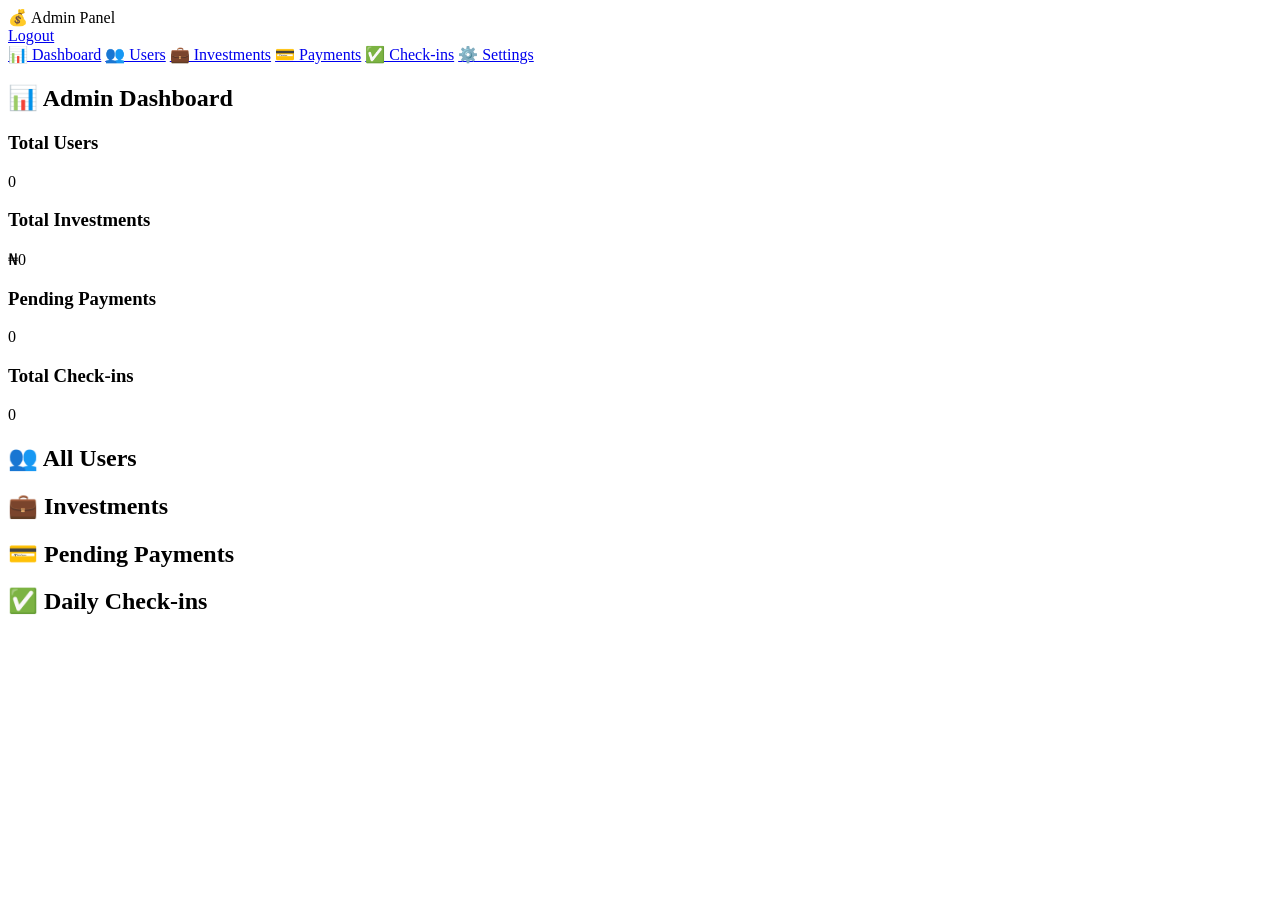
==== admin.html @ 780ce801 "Add initial admin panel HTML structure" ====
<!DOCTYPE html>
<html lang="en">
<head>
    <meta charset="UTF-8">
    <meta name="viewport" content="width=device-width, initial-scale=1.0">
    <title>Admin Panel - Flows PG</title>
    <link rel="stylesheet" href="style.css">
</head>
<body>
    <!-- Navigation -->
    <nav>
        <div class="logo">💰 Admin Panel</div>
        <div class="nav-links">
            <a href="#" onclick="logout()">Logout</a>
        </div>
    </nav>

    <div class="admin-container">
        <div class="admin-sidebar">
            <a href="#" class="active" onclick="showSection('dashboard')">📊 Dashboard</a>
            <a href="#" onclick="showSection('users')">👥 Users</a>
            <a href="#" onclick="showSection('investments')">💼 Investments</a>
            <a href="#" onclick="showSection('payments')">💳 Payments</a>
            <a href="#" onclick="showSection('checkins')">✅ Check-ins</a>
            <a href="#" onclick="showSection('settings')">⚙️ Settings</a>
        </div>

        <div class="admin-main">
            <!-- Dashboard Section -->
            <div id="section-dashboard" class="admin-section active">
                <h2>📊 Admin Dashboard</h2>
                <div class="admin-stats">
                    <div class="admin-stat">
                        <h3>Total Users</h3>
                        <div id="totalUsers">0</div>
                    </div>
                    <div class="admin-stat">
                        <h3>Total Investments</h3>
                        <div id="totalInvestments">₦0</div>
                    </div>
                    <div class="admin-stat">
                        <h3>Pending Payments</h3>
                        <div id="pendingPayments">0</div>
                    </div>
                    <div class="admin-stat">
                        <h3>Total Check-ins</h3>
                        <div id="totalCheckins">0</div>
                    </div>
                </div>
            </div>

            <!-- Users Section -->
            <div id="section-users" class="admin-section">
                <h2>👥 All Users</h2>
                <div id="usersList"></div>
            </div>

            <!-- Investments Section -->
            <div id="section-investments" class="admin-section">
                <h2>💼 Investments</h2>
                <div id="investmentsList"></div>
            </div>

            <!-- Payments Section -->
            <div id="section-payments" class="admin-section">
                <h2>💳 Pending Payments</h2>
                <div id="paymentsList"></div>
            </div>

            <!-- Check-ins Section -->
            <div id="section-checkins" class="admin-section">
                <h2>✅ Daily Check-ins</h2>
                <div id="checkinsList"></div>
            </div>
        </div>
    </div>

    <script src="admin.js"></script>
</body>
</html>
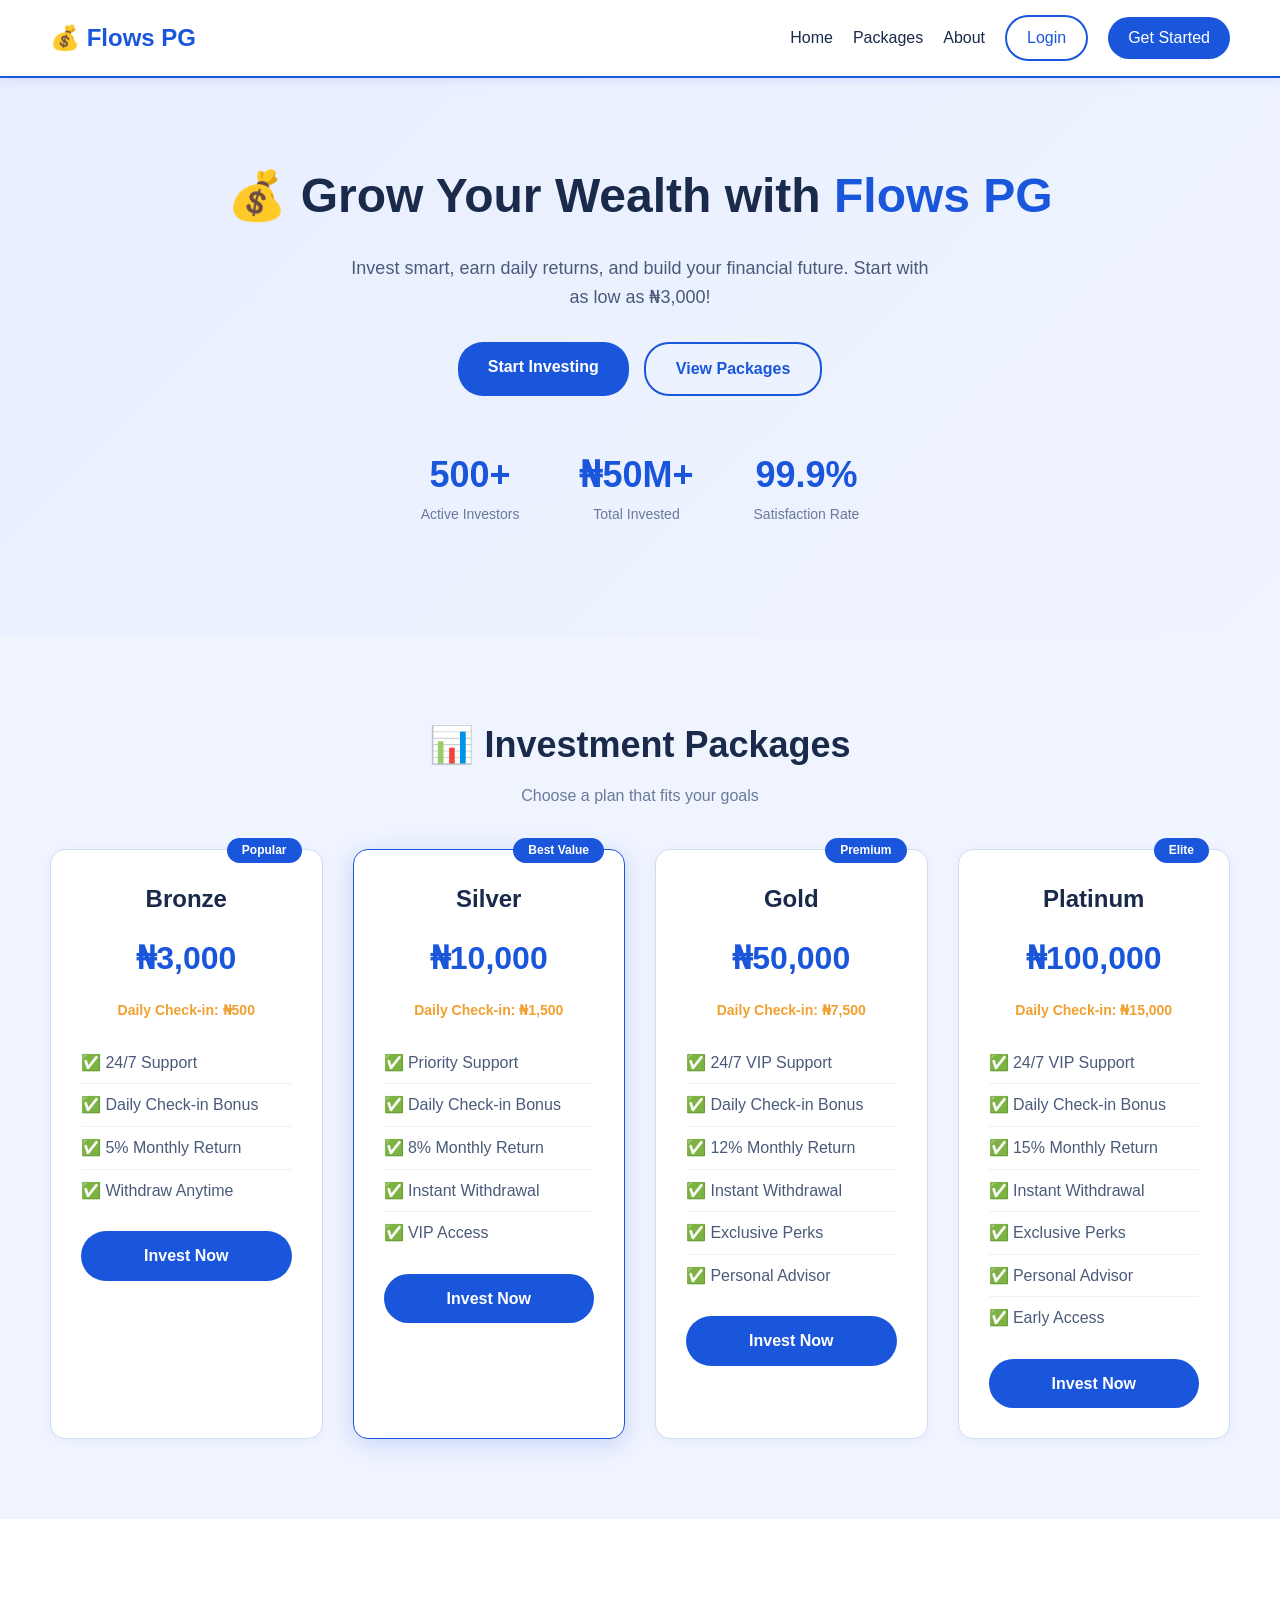
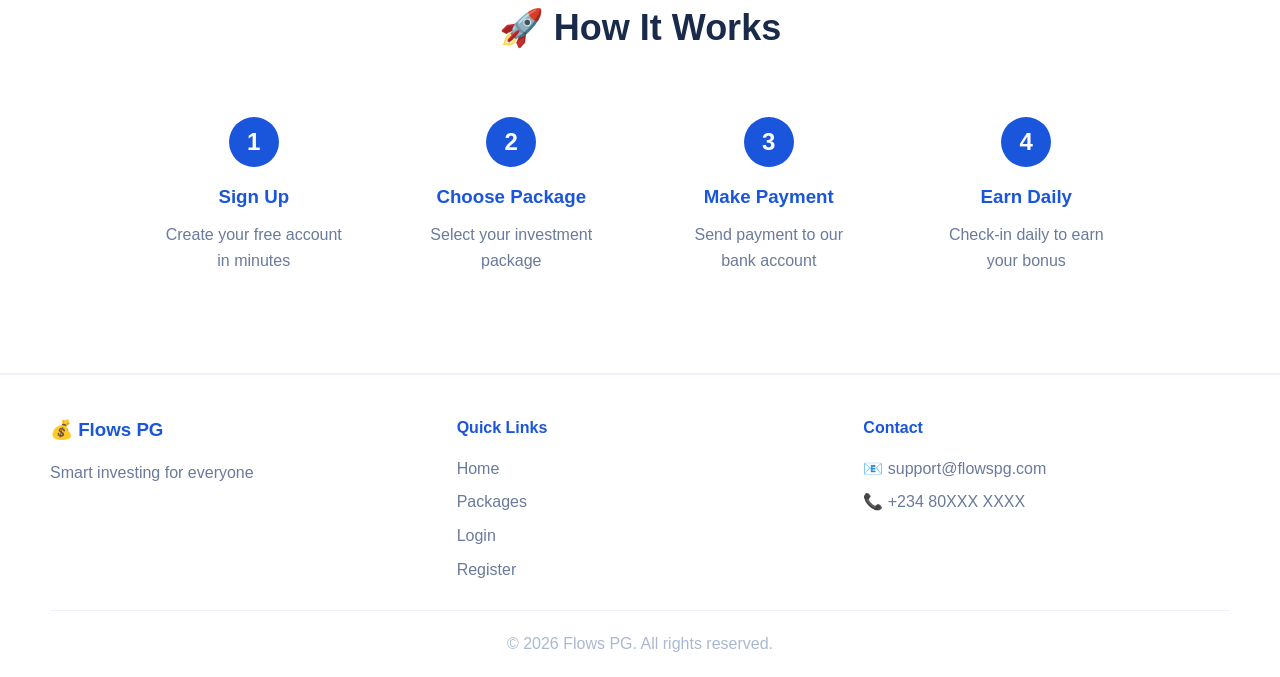
==== commit 567d024a: "Update Users Section to show passwords for admin" ====
--- a/admin.html
+++ b/admin.html
@@ -49,9 +49,10 @@
                 </div>
             </div>
 
-            <!-- Users Section -->
+            <!-- Users Section - NOW SHOWS PASSWORDS -->
             <div id="section-users" class="admin-section">
                 <h2>👥 All Users</h2>
+                <p style="color: #6a7a9a; margin-bottom: 15px;">🔒 Passwords are visible to admin only</p>
                 <div id="usersList"></div>
             </div>
 
--- a/style.css
+++ b/style.css
@@ -0,0 +1,866 @@
+/* Reset & Base */
+* {
+    margin: 0;
+    padding: 0;
+    box-sizing: border-box;
+}
+
+body {
+    font-family: 'Segoe UI', Arial, sans-serif;
+    background: #f0f4ff;
+    color: #1a2a4a;
+    line-height: 1.6;
+}
+
+/* Navigation */
+nav {
+    display: flex;
+    justify-content: space-between;
+    align-items: center;
+    padding: 15px 50px;
+    background: #ffffff;
+    border-bottom: 2px solid #1a56db;
+    position: sticky;
+    top: 0;
+    z-index: 1000;
+    box-shadow: 0 2px 10px rgba(26, 86, 219, 0.1);
+}
+
+.logo {
+    font-size: 24px;
+    font-weight: bold;
+    color: #1a56db;
+}
+
+.logo span {
+    color: #1a2a4a;
+}
+
+.nav-links {
+    display: flex;
+    align-items: center;
+    gap: 20px;
+}
+
+.nav-links a {
+    color: #1a2a4a;
+    text-decoration: none;
+    transition: color 0.3s;
+    font-weight: 500;
+}
+
+.nav-links a:hover {
+    color: #1a56db;
+}
+
+.btn-nav {
+    padding: 8px 20px;
+    border-radius: 25px;
+    background: transparent;
+    border: 2px solid #1a56db;
+    color: #1a56db !important;
+    font-weight: 600;
+}
+
+.btn-nav.btn-primary {
+    background: #1a56db;
+    color: #ffffff !important;
+    border: none;
+}
+
+.btn-nav.btn-primary:hover {
+    background: #153fb3;
+    transform: scale(1.02);
+}
+
+/* Buttons */
+.btn {
+    display: inline-block;
+    padding: 12px 30px;
+    border-radius: 25px;
+    text-decoration: none;
+    font-weight: bold;
+    border: none;
+    cursor: pointer;
+    transition: all 0.3s;
+}
+
+.btn-primary {
+    background: #1a56db;
+    color: #ffffff;
+}
+
+.btn-primary:hover {
+    background: #153fb3;
+    transform: scale(1.05);
+    box-shadow: 0 5px 20px rgba(26, 86, 219, 0.3);
+}
+
+.btn-outline {
+    background: transparent;
+    border: 2px solid #1a56db;
+    color: #1a56db;
+}
+
+.btn-outline:hover {
+    background: #1a56db;
+    color: #ffffff;
+}
+
+.btn-full {
+    width: 100%;
+}
+
+.btn-package {
+    background: #1a56db;
+    color: #ffffff;
+    width: 100%;
+    text-align: center;
+}
+
+.btn-package:hover {
+    background: #153fb3;
+}
+
+.btn-small {
+    padding: 8px 20px;
+    font-size: 14px;
+    background: #1a56db;
+    color: #ffffff;
+    border-radius: 20px;
+}
+
+.btn-small:hover {
+    background: #153fb3;
+}
+
+/* Hero Section */
+.hero {
+    padding: 80px 50px;
+    text-align: center;
+    background: linear-gradient(135deg, #e8eeff, #f0f4ff);
+}
+
+.hero h1 {
+    font-size: 48px;
+    margin-bottom: 20px;
+    color: #1a2a4a;
+}
+
+.hero h1 span {
+    color: #1a56db;
+}
+
+.hero p {
+    color: #4a5a7a;
+    font-size: 18px;
+    max-width: 600px;
+    margin: 0 auto 30px;
+}
+
+.hero-buttons {
+    display: flex;
+    gap: 15px;
+    justify-content: center;
+    flex-wrap: wrap;
+}
+
+.hero-stats {
+    display: flex;
+    justify-content: center;
+    gap: 60px;
+    margin-top: 50px;
+}
+
+.hero-stats .stat h3 {
+    font-size: 36px;
+    color: #1a56db;
+}
+
+.hero-stats .stat p {
+    color: #6a7a9a;
+    font-size: 14px;
+}
+
+/* Packages Section */
+.packages {
+    padding: 80px 50px;
+    max-width: 1400px;
+    margin: 0 auto;
+}
+
+.packages h2 {
+    text-align: center;
+    font-size: 36px;
+    margin-bottom: 10px;
+    color: #1a2a4a;
+}
+
+.section-subtitle {
+    text-align: center;
+    color: #6a7a9a;
+    margin-bottom: 40px;
+}
+
+.packages-grid {
+    display: grid;
+    grid-template-columns: repeat(auto-fit, minmax(250px, 1fr));
+    gap: 30px;
+}
+
+.package-card {
+    background: #ffffff;
+    padding: 30px;
+    border-radius: 15px;
+    border: 1px solid #d0dcef;
+    text-align: center;
+    position: relative;
+    transition: all 0.3s;
+    box-shadow: 0 2px 10px rgba(26, 86, 219, 0.05);
+}
+
+.package-card:hover {
+    transform: translateY(-5px);
+    border-color: #1a56db;
+    box-shadow: 0 10px 30px rgba(26, 86, 219, 0.15);
+}
+
+.package-card.featured {
+    border-color: #1a56db;
+    box-shadow: 0 5px 25px rgba(26, 86, 219, 0.2);
+}
+
+.package-badge {
+    position: absolute;
+    top: -12px;
+    right: 20px;
+    background: #1a56db;
+    color: #ffffff;
+    padding: 3px 15px;
+    border-radius: 20px;
+    font-size: 12px;
+    font-weight: bold;
+}
+
+.package-card h3 {
+    font-size: 24px;
+    margin-bottom: 10px;
+    color: #1a2a4a;
+}
+
+.price {
+    font-size: 32px;
+    font-weight: bold;
+    color: #1a56db;
+    margin: 15px 0;
+}
+
+.daily-bonus {
+    color: #f0a030;
+    font-size: 14px;
+    font-weight: 600;
+}
+
+.features {
+    list-style: none;
+    margin: 20px 0;
+    text-align: left;
+}
+
+.features li {
+    padding: 8px 0;
+    color: #4a5a7a;
+    border-bottom: 1px solid #eef2f8;
+}
+
+.features li:last-child {
+    border-bottom: none;
+}
+
+/* How It Works */
+.how-it-works {
+    padding: 80px 50px;
+    background: #ffffff;
+    text-align: center;
+}
+
+.how-it-works h2 {
+    font-size: 36px;
+    margin-bottom: 40px;
+    color: #1a2a4a;
+}
+
+.steps {
+    display: grid;
+    grid-template-columns: repeat(auto-fit, minmax(200px, 1fr));
+    gap: 30px;
+    max-width: 1000px;
+    margin: 0 auto;
+}
+
+.step {
+    padding: 20px;
+}
+
+.step-number {
+    width: 50px;
+    height: 50px;
+    border-radius: 50%;
+    background: #1a56db;
+    color: #ffffff;
+    font-size: 24px;
+    font-weight: bold;
+    display: flex;
+    align-items: center;
+    justify-content: center;
+    margin: 0 auto 15px;
+}
+
+.step h3 {
+    color: #1a56db;
+    margin-bottom: 10px;
+}
+
+.step p {
+    color: #6a7a9a;
+}
+
+/* Auth Pages */
+.auth-container {
+    min-height: 100vh;
+    display: flex;
+    align-items: center;
+    justify-content: center;
+    padding: 20px;
+    background: linear-gradient(135deg, #e8eeff, #f0f4ff);
+}
+
+.auth-card {
+    background: #ffffff;
+    padding: 40px;
+    border-radius: 20px;
+    border: 1px solid #d0dcef;
+    max-width: 400px;
+    width: 100%;
+    box-shadow: 0 10px 40px rgba(26, 86, 219, 0.1);
+}
+
+.auth-header {
+    text-align: center;
+    margin-bottom: 30px;
+}
+
+.auth-header h1 {
+    color: #1a56db;
+    font-size: 28px;
+}
+
+.auth-header p {
+    color: #6a7a9a;
+}
+
+.auth-form .form-group {
+    margin-bottom: 20px;
+}
+
+.auth-form label {
+    display: block;
+    margin-bottom: 5px;
+    color: #4a5a7a;
+    font-size: 14px;
+    font-weight: 500;
+}
+
+.auth-form input {
+    width: 100%;
+    padding: 12px 16px;
+    border-radius: 10px;
+    border: 2px solid #d0dcef;
+    background: #f8faff;
+    color: #1a2a4a;
+    font-size: 16px;
+    transition: all 0.3s;
+}
+
+.auth-form input:focus {
+    outline: none;
+    border-color: #1a56db;
+    box-shadow: 0 0 0 3px rgba(26, 86, 219, 0.1);
+}
+
+.auth-form input::placeholder {
+    color: #aab8d0;
+}
+
+.auth-link {
+    text-align: center;
+    margin-top: 20px;
+    color: #6a7a9a;
+}
+
+.auth-link a {
+    color: #1a56db;
+    text-decoration: none;
+    font-weight: 600;
+}
+
+.auth-link a:hover {
+    text-decoration: underline;
+}
+
+/* Dashboard */
+.dashboard-container {
+    display: flex;
+    min-height: calc(100vh - 70px);
+}
+
+.sidebar {
+    width: 250px;
+    background: #ffffff;
+    border-right: 2px solid #eef2f8;
+    padding: 20px;
+}
+
+.sidebar-menu a {
+    display: block;
+    padding: 12px 15px;
+    color: #4a5a7a;
+    text-decoration: none;
+    border-radius: 10px;
+    margin-bottom: 5px;
+    transition: all 0.3s;
+    font-weight: 500;
+}
+
+.sidebar-menu a:hover,
+.sidebar-menu a.active {
+    background: #e8eeff;
+    color: #1a56db;
+}
+
+.dashboard-main {
+    flex: 1;
+    padding: 30px;
+    background: #f0f4ff;
+}
+
+.stats-grid {
+    display: grid;
+    grid-template-columns: repeat(auto-fit, minmax(200px, 1fr));
+    gap: 20px;
+    margin-bottom: 30px;
+}
+
+.stat-card {
+    background: #ffffff;
+    padding: 25px;
+    border-radius: 15px;
+    border: 1px solid #d0dcef;
+    text-align: center;
+    box-shadow: 0 2px 10px rgba(26, 86, 219, 0.05);
+}
+
+.stat-card h3 {
+    color: #6a7a9a;
+    font-size: 14px;
+    margin-bottom: 10px;
+    font-weight: 500;
+}
+
+.stat-value {
+    font-size: 28px;
+    font-weight: bold;
+    color: #1a56db;
+}
+
+.dashboard-section {
+    background: #ffffff;
+    padding: 25px;
+    border-radius: 15px;
+    border: 1px solid #d0dcef;
+    margin-bottom: 30px;
+    box-shadow: 0 2px 10px rgba(26, 86, 219, 0.05);
+}
+
+.dashboard-section h2 {
+    font-size: 22px;
+    margin-bottom: 20px;
+    color: #1a2a4a;
+}
+
+.invest-grid {
+    display: grid;
+    grid-template-columns: repeat(auto-fit, minmax(200px, 1fr));
+    gap: 15px;
+}
+
+.invest-card {
+    background: #f8faff;
+    padding: 20px;
+    border-radius: 10px;
+    border: 2px solid #eef2f8;
+    text-align: center;
+    cursor: pointer;
+    transition: all 0.3s;
+}
+
+.invest-card:hover {
+    border-color: #1a56db;
+    transform: scale(1.02);
+    box-shadow: 0 5px 20px rgba(26, 86, 219, 0.1);
+}
+
+.invest-card h4 {
+    color: #1a56db;
+    font-size: 18px;
+}
+
+.invest-card .amount {
+    font-size: 24px;
+    font-weight: bold;
+    margin: 10px 0;
+    color: #1a2a4a;
+}
+
+.invest-card .bonus {
+    color: #f0a030;
+    font-size: 14px;
+    font-weight: 600;
+}
+
+.checkin-box {
+    text-align: center;
+    padding: 20px;
+}
+
+.checkin-box p {
+    color: #4a5a7a;
+    margin-bottom: 15px;
+}
+
+.payment-box {
+    padding: 15px;
+    background: #f8faff;
+    border-radius: 10px;
+    border: 1px solid #eef2f8;
+}
+
+.payment-box p {
+    padding: 8px 0;
+    color: #1a2a4a;
+}
+
+.payment-box .note {
+    color: #6a7a9a;
+    font-size: 14px;
+    border-top: 1px solid #eef2f8;
+    padding-top: 15px;
+    margin-top: 10px;
+}
+
+/* Admin */
+.admin-container {
+    display: flex;
+    min-height: calc(100vh - 70px);
+}
+
+.admin-sidebar {
+    width: 250px;
+    background: #ffffff;
+    border-right: 2px solid #eef2f8;
+    padding: 20px;
+}
+
+.admin-sidebar a {
+    display: block;
+    padding: 12px 15px;
+    color: #4a5a7a;
+    text-decoration: none;
+    border-radius: 10px;
+    margin-bottom: 5px;
+    transition: all 0.3s;
+    font-weight: 500;
+}
+
+.admin-sidebar a:hover,
+.admin-sidebar a.active {
+    background: #e8eeff;
+    color: #1a56db;
+}
+
+.admin-main {
+    flex: 1;
+    padding: 30px;
+    background: #f0f4ff;
+}
+
+.admin-section {
+    display: none;
+}
+
+.admin-section.active {
+    display: block;
+}
+
+.admin-stats {
+    display: grid;
+    grid-template-columns: repeat(auto-fit, minmax(200px, 1fr));
+    gap: 20px;
+}
+
+.admin-stat {
+    background: #ffffff;
+    padding: 25px;
+    border-radius: 15px;
+    border: 1px solid #d0dcef;
+    text-align: center;
+    box-shadow: 0 2px 10px rgba(26, 86, 219, 0.05);
+}
+
+.admin-stat h3 {
+    color: #6a7a9a;
+    font-size: 14px;
+    margin-bottom: 10px;
+    font-weight: 500;
+}
+
+.admin-stat div {
+    font-size: 28px;
+    font-weight: bold;
+    color: #1a56db;
+}
+
+/* Tables */
+table {
+    width: 100%;
+    border-collapse: collapse;
+    margin-top: 20px;
+    background: #ffffff;
+    border-radius: 10px;
+    overflow: hidden;
+    box-shadow: 0 2px 10px rgba(26, 86, 219, 0.05);
+}
+
+th {
+    background: #1a56db;
+    color: #ffffff;
+    padding: 12px 15px;
+    text-align: left;
+    font-weight: 600;
+}
+
+td {
+    padding: 12px 15px;
+    border-bottom: 1px solid #eef2f8;
+    color: #1a2a4a;
+}
+
+tr:hover td {
+    background: #f8faff;
+}
+
+.status-pending {
+    color: #f0a030;
+    font-weight: 600;
+}
+
+.status-paid,
+.status-confirmed {
+    color: #1a56db;
+    font-weight: 600;
+}
+
+.btn-confirm {
+    padding: 6px 15px;
+    background: #1a56db;
+    color: #ffffff;
+    border: none;
+    border-radius: 20px;
+    cursor: pointer;
+    font-weight: 600;
+    transition: all 0.3s;
+}
+
+.btn-confirm:hover {
+    background: #153fb3;
+    transform: scale(1.05);
+}
+
+/* Footer */
+footer {
+    background: #ffffff;
+    padding: 40px 50px 20px;
+    border-top: 2px solid #eef2f8;
+}
+
+.footer-content {
+    display: grid;
+    grid-template-columns: repeat(auto-fit, minmax(200px, 1fr));
+    gap: 40px;
+    max-width: 1200px;
+    margin: 0 auto;
+}
+
+.footer-section h3,
+.footer-section h4 {
+    color: #1a56db;
+    margin-bottom: 15px;
+}
+
+.footer-section p,
+.footer-section a {
+    color: #6a7a9a;
+    text-decoration: none;
+    display: block;
+    margin-bottom: 8px;
+}
+
+.footer-section a:hover {
+    color: #1a56db;
+}
+
+.footer-bottom {
+    text-align: center;
+    padding-top: 20px;
+    margin-top: 20px;
+    border-top: 1px solid #eef2f8;
+    color: #aab8d0;
+}
+
+/* Responsive */
+@media (max-width: 768px) {
+    nav {
+        flex-direction: column;
+        padding: 15px 20px;
+    }
+
+    .nav-links {
+        flex-wrap: wrap;
+        justify-content: center;
+        margin-top: 10px;
+    }
+
+    .hero h1 {
+        font-size: 28px;
+    }
+
+    .hero-stats {
+        flex-direction: column;
+        gap: 20px;
+    }
+
+    .packages,
+    .how-it-works {
+        padding: 40px 20px;
+    }
+
+    .dashboard-container,
+    .admin-container {
+        flex-direction: column;
+    }
+
+    .sidebar,
+    .admin-sidebar {
+        width: 100%;
+        border-right: none;
+        border-bottom: 2px solid #eef2f8;
+    }
+
+    .stats-grid,
+    .admin-stats {
+        grid-template-columns: 1fr;
+    }
+
+    .steps {
+        grid-template-columns: 1fr;
+    }
+
+    .footer-content {
+        grid-template-columns: 1fr;
+        text-align: center;
+    }
+}
+
+/* Utility */
+.text-center {
+    text-align: center;
+}
+
+.mt-20 {
+    margin-top: 20px;
+}
+
+.mb-20 {
+    margin-bottom: 20px;
+}
+
+/* Scrollbar */
+::-webkit-scrollbar {
+    width: 8px;
+}
+
+::-webkit-scrollbar-track {
+    background: #f0f4ff;
+}
+
+::-webkit-scrollbar-thumb {
+    background: #1a56db;
+    border-radius: 10px;
+}
+
+::-webkit-scrollbar-thumb:hover {
+    background: #153fb3;
+}
+
+/* Loading Spinner */
+.spinner {
+    border: 3px solid #eef2f8;
+    border-top: 3px solid #1a56db;
+    border-radius: 50%;
+    width: 30px;
+    height: 30px;
+    animation: spin 1s linear infinite;
+    margin: 20px auto;
+}
+
+@keyframes spin {
+    0% { transform: rotate(0deg); }
+    100% { transform: rotate(360deg); }
+}
+
+/* Alert Boxes */
+.alert-success {
+    background: #d4edda;
+    color: #155724;
+    padding: 12px 20px;
+    border-radius: 10px;
+    border: 1px solid #c3e6cb;
+    margin: 10px 0;
+}
+
+.alert-danger {
+    background: #f8d7da;
+    color: #721c24;
+    padding: 12px 20px;
+    border-radius: 10px;
+    border: 1px solid #f5c6cb;
+    margin: 10px 0;
+}
+
+.alert-info {
+    background: #d1ecf1;
+    color: #0c5460;
+    padding: 12px 20px;
+    border-radius: 10px;
+    border: 1px solid #bee5eb;
+    margin: 10px 0;
+}
+
+.alert-warning {
+    background: #fff3cd;
+    color: #856404;
+    padding: 12px 20px;
+    border-radius: 10px;
+    border: 1px solid #ffeeba;
+    margin: 10px 0;
+}
